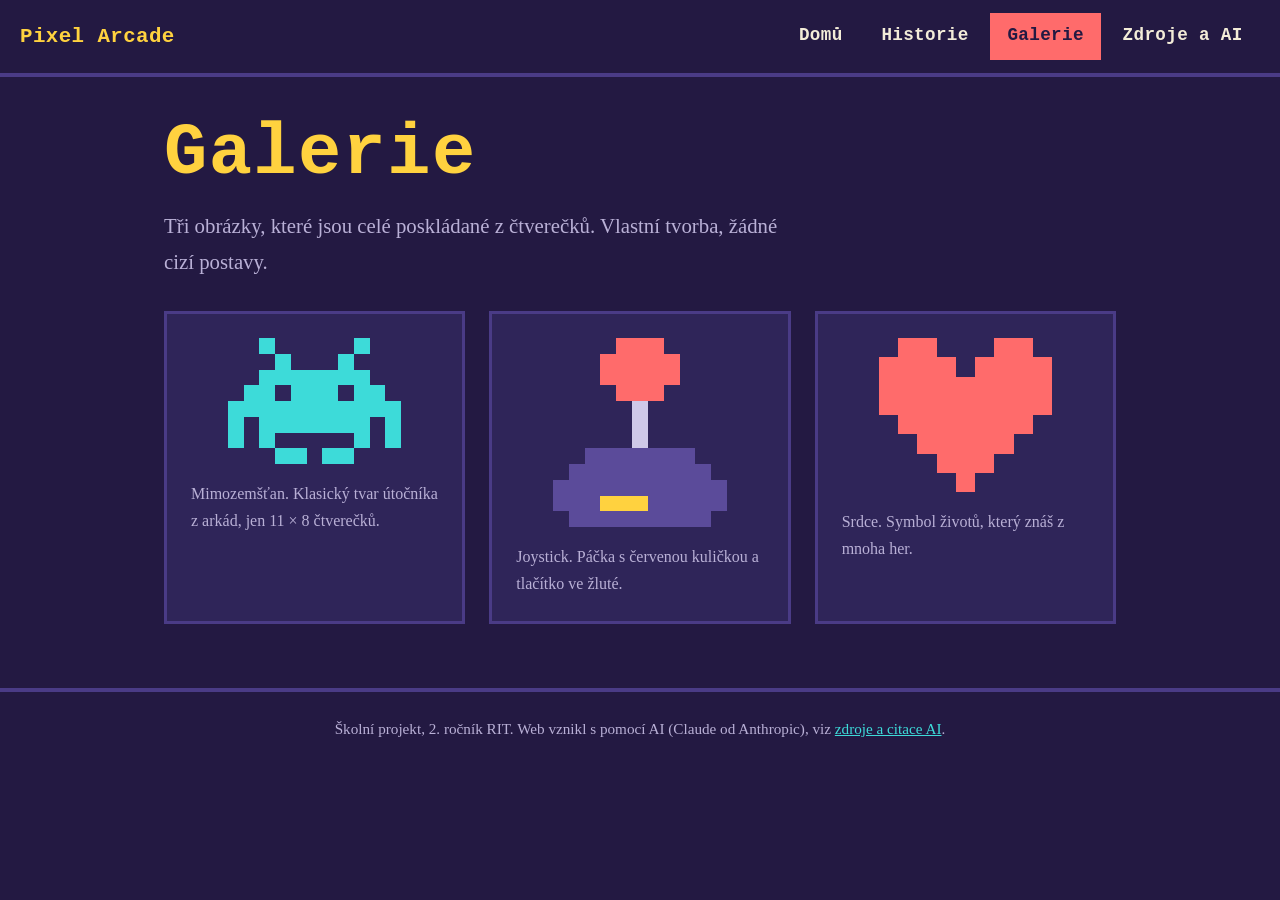
==== files/pixel-arcade/pixel-arcade/galerie.html @ 0ed66f40 "Add files via upload" ====
<!DOCTYPE html>
<html lang="cs">
<head>
  <meta charset="UTF-8">
  <meta name="viewport" content="width=device-width, initial-scale=1">
  <title>Galerie – Pixel Arcade</title>
  <meta name="description" content="Malý web o retro videohrách a pixel artu.">
  <link rel="stylesheet" href="style.css">
</head>
<body>
  <header class="web">
    <div class="obal">
      <a class="znacka" href="index.html">Pixel Arcade</a>
      <nav aria-label="Hlavní menu"><ul><li><a href="index.html">Domů</a></li><li><a href="historie.html">Historie</a></li><li><a href="galerie.html" aria-current="page">Galerie</a></li><li><a href="zdroje.html">Zdroje a AI</a></li></ul></nav>
    </div>
  </header>
  <main>
    <h1>Galerie</h1>
    <p class="perex uzky">Tři obrázky, které jsou celé poskládané z čtverečků. Vlastní tvorba, žádné cizí postavy.</p>
    <div class="galerie">
      <figure>
        <img src="img/vetrelec.svg" alt="Tyrkysový pixel art mimozemšťan" width="220" height="160">
        <figcaption>Mimozemšťan. Klasický tvar útočníka z arkád, jen 11 × 8 čtverečků.</figcaption>
      </figure>
      <figure>
        <img src="img/joystick.svg" alt="Pixel art joystick s červenou kuličkou a modrým podstavcem" width="220" height="240">
        <figcaption>Joystick. Páčka s červenou kuličkou a tlačítko ve žluté.</figcaption>
      </figure>
      <figure>
        <img src="img/srdce.svg" alt="Červené pixel art srdce" width="180" height="160">
        <figcaption>Srdce. Symbol životů, který znáš z mnoha her.</figcaption>
      </figure>
    </div>
  </main>
  <footer class="web">
    <p>Školní projekt, 2. ročník RIT. Web vznikl s pomocí AI (Claude od Anthropic), viz <a href="zdroje.html">zdroje a citace AI</a>.</p>
  </footer>
</body>
</html>
---- files/pixel-arcade/pixel-arcade/style.css ----
:root{
  --noc:#231942;
  --panel:#2f2559;
  --okraj:#4a3b86;
  --text:#f3ecd8;
  --tlumeny:#b9b0d6;
  --koral:#ff6b6b;
  --zluta:#ffd23f;
  --tyrkys:#3ddbd9;
  --pismo:"Courier New",Courier,"Liberation Mono",monospace;
}
*{box-sizing:border-box}
html{scroll-padding-top:5rem}
body{
  margin:0;background:var(--noc);color:var(--text);
  font-family:Georgia,"Times New Roman",serif;font-size:1.1rem;line-height:1.7;
}
h1,h2,h3,nav,.znacka{font-family:var(--pismo);font-weight:700;letter-spacing:.02em}
a{color:var(--tyrkys)}
a:hover{color:var(--zluta)}
:focus-visible{outline:3px solid var(--zluta);outline-offset:3px}
img{max-width:100%;height:auto;display:block}

/* hlavička a menu */
header.web{
  position:sticky;top:0;z-index:10;background:var(--noc);
  border-bottom:4px solid var(--okraj);
}
header.web .obal{display:flex;flex-wrap:wrap;align-items:center;justify-content:space-between;gap:.5rem 2rem;padding:.8rem 1.25rem}
.znacka{font-size:1.3rem;color:var(--zluta);text-decoration:none}
nav ul{list-style:none;margin:0;padding:0;display:flex;flex-wrap:wrap;gap:.25rem}
nav a{
  display:block;padding:.35rem .9rem;color:var(--text);text-decoration:none;
  border:3px solid transparent;
}
nav a:hover{border-color:var(--okraj);color:var(--text)}
nav a[aria-current="page"]{background:var(--koral);color:var(--noc);border-color:var(--koral)}

main{max-width:62rem;margin:0 auto;padding:2.5rem 1.25rem 4rem}
.uzky{max-width:40rem}

h1{font-size:clamp(2.4rem,7vw,4.5rem);line-height:1.05;margin:0 0 1rem;color:var(--zluta)}
h2{font-size:1.7rem;margin:3rem 0 .75rem}
h3{font-size:1.25rem;margin:0 0 .4rem}
p{margin:0 0 1rem}
.perex{font-size:1.3rem;color:var(--tlumeny)}

/* úvodní stránka */
.hrdina{display:grid;grid-template-columns:1.4fr 1fr;gap:2rem;align-items:center;padding:1rem 0 2rem}
.hrdina img{width:100%;max-width:20rem;margin:0 auto;animation:krok 1.6s steps(1,end) 4}
@keyframes krok{
  0%{transform:translateX(-12px)}
  50%{transform:translateX(12px)}
  100%{transform:translateX(-12px)}
}
@media (prefers-reduced-motion:reduce){.hrdina img{animation:none}}

.tlacitko{
  display:inline-block;background:var(--zluta);color:var(--noc);text-decoration:none;
  font-family:var(--pismo);font-weight:700;padding:.7rem 1.4rem;
  box-shadow:5px 5px 0 var(--koral);
}
.tlacitko:hover{color:var(--noc);background:#fff1a8}
.tlacitko:active{transform:translate(3px,3px);box-shadow:2px 2px 0 var(--koral)}

.rozcesti{display:grid;grid-template-columns:repeat(auto-fit,minmax(15rem,1fr));gap:1.25rem;margin-top:1rem}
.rozcesti a{
  display:block;background:var(--panel);border:3px solid var(--okraj);padding:1.1rem 1.25rem;
  color:var(--text);text-decoration:none;
}
.rozcesti a:hover{border-color:var(--zluta);color:var(--text)}
.rozcesti span{color:var(--tlumeny);font-size:1rem}

/* historie */
.casova-osa{list-style:none;margin:2rem 0 0;padding:0 0 0 1.5rem;border-left:4px solid var(--okraj)}
.casova-osa li{position:relative;margin:0 0 2rem;padding-left:1rem}
.casova-osa li::before{
  content:"";position:absolute;left:calc(-1.5rem - 10px);top:.55rem;
  width:16px;height:16px;background:var(--koral);
}
.rok{font-family:var(--pismo);font-weight:700;font-size:1.6rem;color:var(--zluta);display:block;line-height:1.2}

/* galerie */
.galerie{display:grid;grid-template-columns:repeat(auto-fit,minmax(16rem,1fr));gap:1.5rem;margin-top:2rem}
.galerie figure{margin:0;background:var(--panel);border:3px solid var(--okraj);padding:1.5rem}
.galerie img{width:70%;margin:0 auto 1rem}
.galerie figcaption{color:var(--tlumeny);font-size:1rem}

/* zdroje */
.zdroje li{margin-bottom:.5rem}
.prompt{background:var(--panel);border-left:6px solid var(--tyrkys);padding:.8rem 1.1rem;margin:0 0 1rem;font-family:var(--pismo);font-size:1rem}

footer.web{border-top:4px solid var(--okraj);padding:1.5rem 1.25rem;text-align:center;color:var(--tlumeny);font-size:.95rem}

@media (max-width:42rem){
  .hrdina{grid-template-columns:1fr}
  .hrdina img{order:-1;max-width:12rem}
}
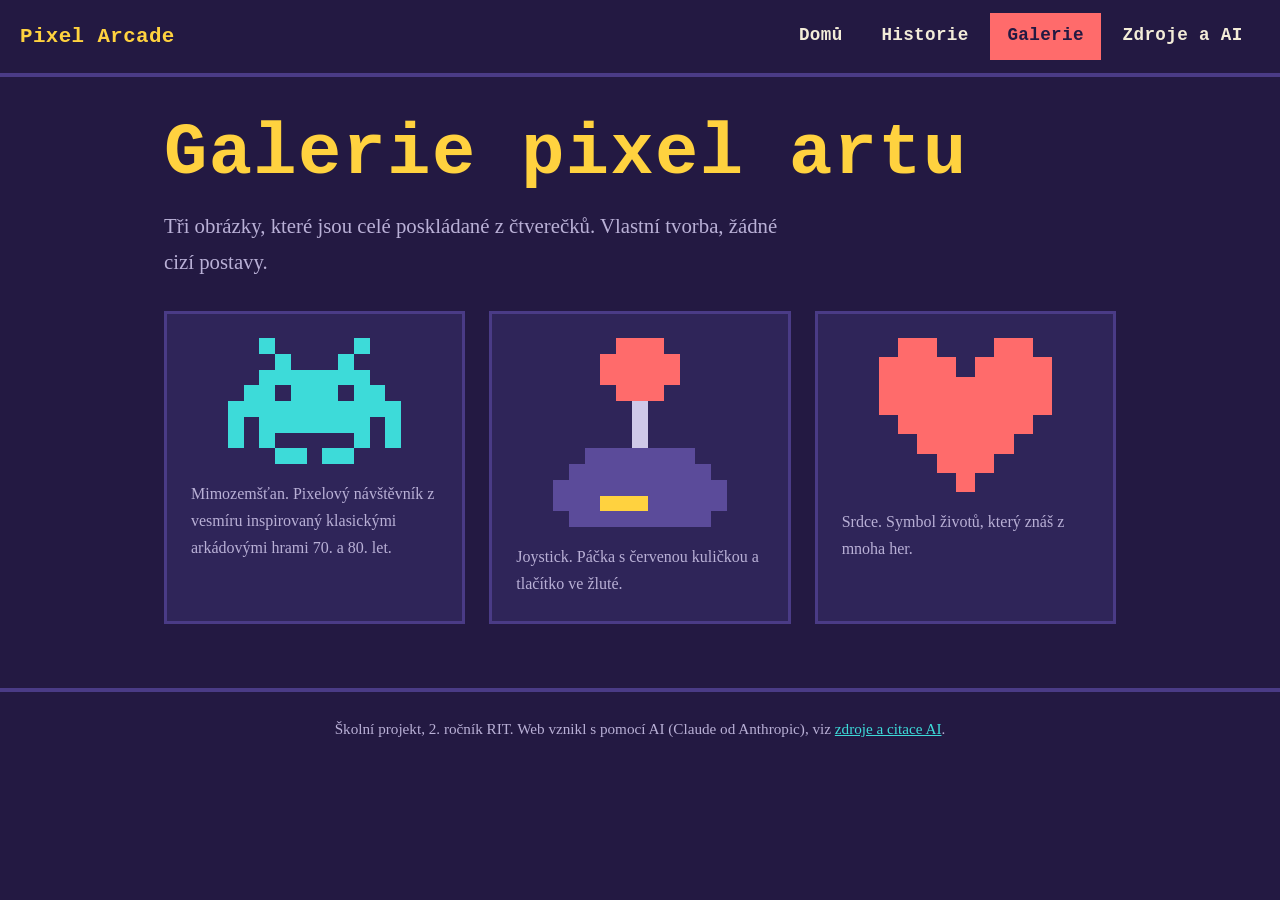
==== commit ce1a1f2a: "Enhance galerie.html with detailed descriptions Updated the title and captions in galerie.html to pr" ====
--- a/files/pixel-arcade/pixel-arcade/galerie.html
+++ b/files/pixel-arcade/pixel-arcade/galerie.html
@@ -15,12 +15,12 @@
     </div>
   </header>
   <main>
-    <h1>Galerie</h1>
+   <h1>Galerie pixel artu</h1>
     <p class="perex uzky">Tři obrázky, které jsou celé poskládané z čtverečků. Vlastní tvorba, žádné cizí postavy.</p>
     <div class="galerie">
       <figure>
         <img src="img/vetrelec.svg" alt="Tyrkysový pixel art mimozemšťan" width="220" height="160">
-        <figcaption>Mimozemšťan. Klasický tvar útočníka z arkád, jen 11 × 8 čtverečků.</figcaption>
+        <figcaption>Mimozemšťan. Pixelový návštěvník z vesmíru inspirovaný klasickými arkádovými hrami 70. a 80. let.</figcaption>
       </figure>
       <figure>
         <img src="img/joystick.svg" alt="Pixel art joystick s červenou kuličkou a modrým podstavcem" width="220" height="240">
